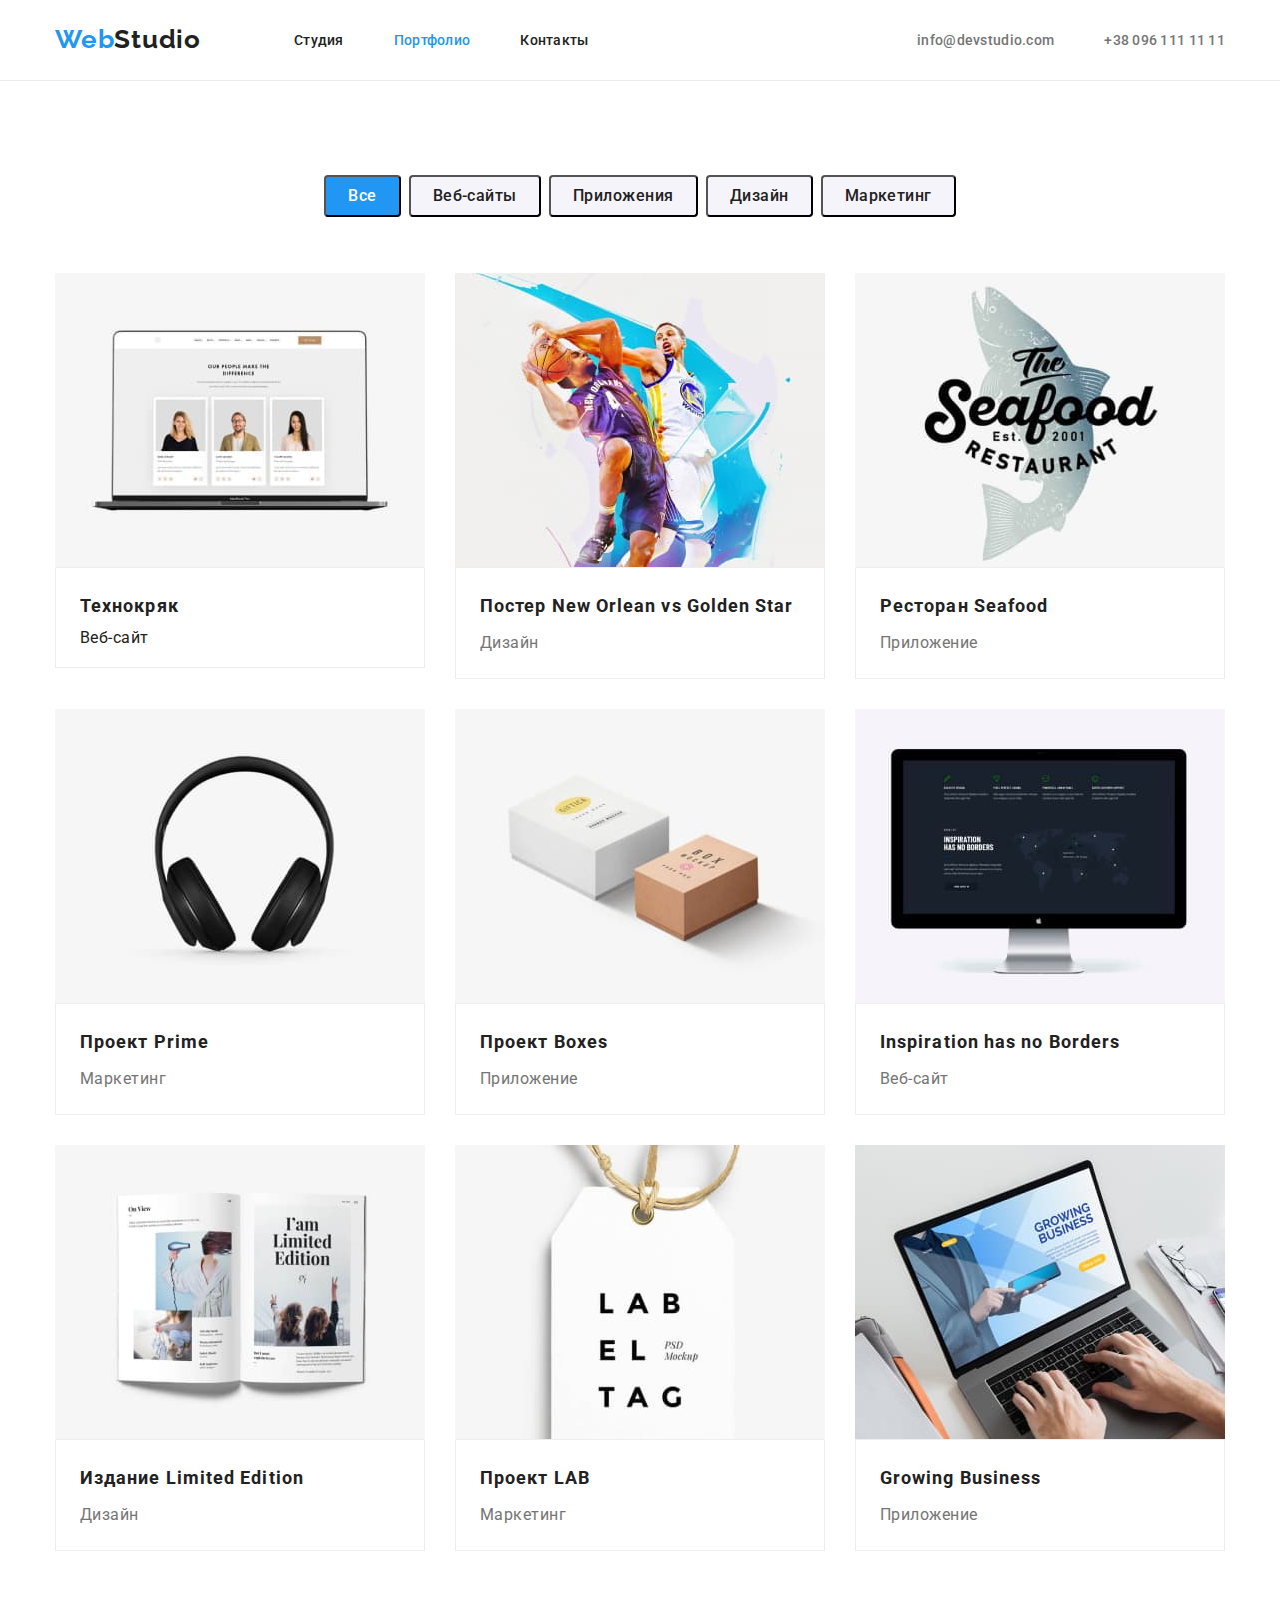
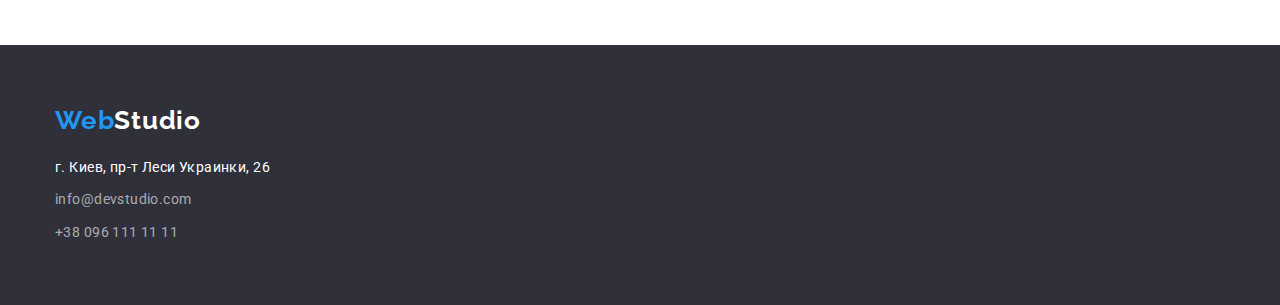
==== portfolio.html @ 1f0016e4 "created repo" ====
<!DOCTYPE html>
<html lang="ru">
  <head>
    <title>Portfolio</title>
    <link rel="preconnect" href="https://fonts.googleapis.com" />
    <link rel="preconnect" href="https://fonts.gstatic.com" crossorigin />
    <link
      href="https://fonts.googleapis.com/css2?family=Raleway:wght@700&family=Roboto:wght@400;500;700;900&display=swap"
      rel="stylesheet"
    />
    <link
      rel="stylesheet"
      href="https://github.com/sindresorhus/modern-normalize/blob/main/modern-normalize.css"
    />
    <link rel="stylesheet" href="css/reset.css" />
    <link rel="stylesheet" href="css/styles.css" />
  </head>

  <body>
    <header class="header">
      <div class="container header-container">
        <nav class="header-navigation">
          <a href="/" class="logo logo-header"
            ><span class="logo-left">Web</span
            ><span class="logo-right-dark">Studio</span></a
          >
          <ul class="list header-list">
            <li class="header-item">
              <a class="header-common header-link" href="./index.html"
                >Студия</a
              >
            </li>
            <li class="header-item">
              <a
                class="header-common header-link header-link-active"
                href="./portfolio.html"
                >Портфолио</a
              >
            </li>
            <li class="header-item">
              <a class="header-common header-link" href="./contacts.html"
                >Контакты</a
              >
            </li>
          </ul>
        </nav>
        <ul class="list header-list header-contacts">
          <li>
            <a
              class="header-common header-mail"
              href="mailto:info@devstudio.com"
              >info@devstudio.com</a
            >
          </li>
          <li>
            <a class="header-common header-phone" href="tel:+380961111111"
              >+38 096 111 11 11</a
            >
          </li>
        </ul>
      </div>
    </header>
    <main>
      <!--Our projects-->
      <section class="projects section">
        <div class="container">
          <ul class="list projects-filter">
            <li class="filter-item">
              <input
                class="filter-button filter-button-active"
                type="button"
                value="Все"
              />
            </li>
            <li class="filter-item">
              <input class="filter-button" type="button" value="Веб-сайты" />
            </li>
            <li class="filter-item">
              <input class="filter-button" type="button" value="Приложения" />
            </li>
            <li class="filter-item">
              <input class="filter-button" type="button" value="Дизайн" />
            </li>
            <li class="filter-item">
              <input class="filter-button" type="button" value="Маркетинг" />
            </li>
          </ul>
          <ul class="list projects-list">
            <li class="projects-item">
              <img src="./images/web-site1.jpg" alt="Laptop" />
              <div class="projects-bottom">
                <h3 class="projects-name">Технокряк</h3>
                <p class="paragraph-common ts-type">Веб-сайт</p>
              </div>
            </li>
            <li class="projects-item">
              <img
                src="./images/design1.jpg"
                alt="Poster New Orlean vs Golden Star"
              />
              <div class="projects-bottom">
                <h3 class="projects-name">Постер New Orlean vs Golden Star</h3>
                <p class="paragraph-common projects-type">Дизайн</p>
              </div>
            </li>
            <li class="projects-item">
              <img src="./images/app1.jpg" alt="Restaurant Seafood лого" />
              <div class="projects-bottom">
                <h3 class="projects-name">Ресторан Seafood</h3>
                <p class="paragraph-common projects-type">Приложение</p>
              </div>
            </li>
            <li class="projects-item">
              <img src="./images/marketing1.jpg" alt="Headphones" />
              <div class="projects-bottom">
                <h3 class="projects-name">Проект Prime</h3>
                <p class="paragraph-common projects-type">Маркетинг</p>
              </div>
            </li>
            <li class="projects-item">
              <img src="./images/app2.jpg" alt="Postal box" />
              <div class="projects-bottom">
                <h3 class="projects-name">Проект Boxes</h3>
                <p class="paragraph-common projects-type">Приложение</p>
              </div>
            </li>
            <li class="projects-item">
              <img src="./images/web-site2.jpg" alt="Monitor" />
              <div class="projects-bottom">
                <h3 class="projects-name">Inspiration has no Borders</h3>
                <p class="paragraph-common projects-type">Веб-сайт</p>
              </div>
            </li>
            <li class="projects-item">
              <img src="./images/design2.jpg" alt="Magazine" />
              <div class="projects-bottom">
                <h3 class="projects-name">Издание Limited Edition</h3>
                <p class="paragraph-common projects-type">Дизайн</p>
              </div>
            </li>
            <li class="projects-item">
              <img src="./images/marketing2.jpg" alt="Label" />
              <div class="projects-bottom">
                <h3 class="projects-name">Проект LAB</h3>
                <p class="paragraph-common projects-type">Маркетинг</p>
              </div>
            </li>
            <li class="projects-item">
              <img src="./images/app3.jpg" alt="Hands typing on a keyboard" />
              <div class="projects-bottom">
                <h3 class="projects-name">Growing Business</h3>
                <p class="paragraph-common projects-type">Приложение</p>
              </div>
            </li>
          </ul>
        </div>
      </section>
    </main>
    <footer class="footer">
      <div class="container">
        <div>
          <a href="/" class="logo"
            ><span class="logo-left">Web</span
            ><span class="logo-right-light">Studio</span></a
          >
        </div>
        <address class="footer-address">
          <ul class="list footer-list">
            <li class="footer-item">
              <a
                class="footer-common footer-location"
                href="https://goo.gl/maps/UnjUkKcxQBW7BWVS7"
                target="_blank"
                rel="noopener nofollow noreferrer"
                >г. Киев, пр-т Леси Украинки, 26</a
              >
            </li>
            <li class="footer-item">
              <a
                class="footer-common footer-link"
                href="mailto:info@devstudio.com"
                >info@devstudio.com</a
              >
            </li>
            <li class="footer-item">
              <a class="footer-common footer-link" href="tel:+380961111111"
                >+38 096 111 11 11</a
              >
            </li>
          </ul>
        </address>
      </div>
    </footer>
  </body>
</html>
---- css/styles.css ----
:root {
  /* text variables*/
  --main-text-color: #212121;
  --alternative-text-color: #ffffff;
  --paragraph-text-color: #757575;
  --accent-color: #2196f3;
  /* button variables */
  --inactive-btn-color: #f5f4fa;
  --active-btn-color: #2196f3;
  /* background variables */
  --main-background-color: #ffffff;
  --dark-background-color: #2f303a;
  --light-background-color: #f5f4fa;
  /* gaps */
  --card-gap: 30px;
}

body {
  font-family: "Roboto", sans-serif;
  color: var(--main-text-color);
  margin: 0;
}

img {
  display: block;
  max-width: 100%;
  height: auto;
}

.container {
  width: 1200px;
  padding-left: 15px;
  padding-right: 15px;
  margin: 0 auto;
}

.section {
  padding-top: 94px;
  padding-bottom: 94px;
}

.link:hover,
.link:focus {
  color: var(--accent-color);
}

.paragraph-common {
  font-weight: 400;
  font-size: 16px;
  letter-spacing: 0.03em;
}

/*--------------- LOGO ----------------- */

.logo {
  font-family: Raleway;
  font-weight: 700;
  font-size: 26px;
  line-height: 1.19;
  letter-spacing: 0.03em;
  display: block;
}

.logo-left {
  color: var(--accent-color);
}

.logo-right-dark {
  color: var(--main-text-color);
}

.logo-right-light {
  color: var(--alternative-text-color);
}

/*-------------- HEADER --------------*/

.header {
  background-color: var(--main-background-color);
  padding-top: 24px;
  padding-bottom: 25px;
  border-bottom: 1px solid #ececec;
}

.header-list {
  display: flex;
  align-items: center;
}

.header-item:not(:last-child),
.header-contacts li:first-child {
  margin-right: 50px;
}

.header-contacts {
  margin-left: auto;
}

.header-navigation {
  display: flex;
  align-items: center;
}

.header-container {
  display: flex;
  align-items: center;
}

.header-link {
  color: var(--main-text-color);
}

.header-common {
  font-weight: 500;
  font-size: 14px;
  line-height: 1.14;
  letter-spacing: 0.02em;
}

.header-link-active {
  color: var(--accent-color);
}

.header-mail,
.header-phone {
  color: var(--paragraph-text-color);
}

.logo-header {
  margin-right: 93px;
}

/*-------------- SERVICES --------------*/

.services {
  background-color: var(--dark-background-color);
  padding-top: 200px;
  padding-bottom: 200px;
}

.services-title {
  font-weight: 900;
  font-size: 44px;
  line-height: 1.36;
  text-align: center;
  letter-spacing: 0.06em;
  text-transform: uppercase;
  color: var(--alternative-text-color);
}

.services-button {
  font-family: inherit;
  font-weight: bold;
  font-size: 16px;
  line-height: 1.87;
  align-items: center;
  text-align: center;
  letter-spacing: 0.06em;
  color: var(--alternative-text-color);
  background: #2196f3;
  box-shadow: 0px 4px 4px rgba(0, 0, 0, 0.15);
  border-radius: 4px;
  min-width: 200px;
  min-height: 50px;
  margin: 30px auto 0 auto;
  display: block;
}

/*-------------- ADVANTAGES -------------- */

.advantages {
  background-color: var(--main-background-color);
}

.advantages-title {
  font-weight: 700;
  font-size: 14px;
  line-height: 1.14;
  letter-spacing: 0.03em;
  text-transform: uppercase;
  color: var(--main-text-color);
  margin-bottom: 10px;
}

.advantages-item {
  width: 270px;
}

.advantages-item:not(:last-child) {
  margin-right: var(--card-gap);
}

.advantages-text {
  line-height: 1.71;
  color: var(--paragraph-text-color);
}

.advantages-list {
  display: flex;
  flex-basis: calc(100% / 4 - var(--card-gap));
}

/*------------- TECHNOLOGIES ------------- */

.technologies {
  background-color: var(--main-background-color);
  padding-top: 0;
}

.technologies-title {
  font-weight: 700;
  font-size: 36px;
  line-height: 42px;
  text-align: center;
  letter-spacing: 0.03em;
  color: var(--main-text-color);
  margin-bottom: 50px;
}

.technologies-list {
  display: flex;
  flex-basis: calc(100% / 3 - var(--card-gap));
  margin-right: calc(-1 * var(--card-gap));
}

.technologies-item:not(:last-child) {
  margin-right: var(--card-gap);
}

/*----------------- TEAM -------------------*/

.team {
  background-color: var(--light-background-color);
}

.team-title {
  font-weight: 700;
  font-size: 36px;
  line-height: 1.16;
  text-align: center;
  letter-spacing: 0.03em;
  color: var(--main-text-color);
  margin-bottom: 50px;
}

.team-member {
  font-weight: 500;
  font-size: 16px;
  line-height: 1.18;
  text-align: center;
  letter-spacing: 0.03em;
  color: var(--main-text-color);
  margin-bottom: 10px;
}

.team-role {
  line-height: 1.18;
  text-align: center;
  color: var(--paragraph-text-color);
}

.team-list {
  display: flex;
  flex-basis: calc(100% / 4 - var(--card-gap));
}

.team-item {
  background-color: var(--main-background-color);
  box-shadow: 0px 1px 3px rgba(0, 0, 0, 0.12), 0px 1px 1px rgba(0, 0, 0, 0.14),
    0px 2px 1px rgba(0, 0, 0, 0.2);
  border-radius: 0px 0px 4px 4px;
}

.team-item:not(:last-child) {
  margin-right: var(--card-gap);
}

.team-card-bottom {
  padding-top: 30px;
  padding-bottom: 30px;
}

/*---------------- PROJECTS --------------- */

.projects {
  background-color: var(--main-background-color);
}

.filter-button {
  font-family: inherit;
  border-radius: 4px;
  font-weight: 500;
  font-size: 16px;
  line-height: 1.62;
  text-align: center;
  letter-spacing: 0.03em;
  cursor: pointer;
  color: var(--main-text-color);
  background-color: var(--inactive-btn-color);
  padding: 6px 22px;
}

.filter-button-active,
.filter-button:hover,
.filter-button:focus {
  background-color: var(--active-btn-color);
  color: var(--alternative-text-color);
}

.projects-name {
  font-weight: 700;
  font-size: 18px;
  line-height: 2;
  letter-spacing: 0.06em;
  color: var(--main-text-color);
}

.projects-type {
  line-height: 1.87;
  color: var(--paragraph-text-color);
}

.projects-filter {
  display: flex;
  justify-content: center;
  margin-bottom: 56px;
}

.filter-item:not(:last-child) {
  margin-right: 8px;
}

.projects-list {
  display: flex;
  flex-wrap: wrap;
  margin-left: calc(-1 * var(--card-gap));
  margin-top: calc(-1 * var(--card-gap));
  flex-basis: calc(100% / 3 - var(--card-gap));
}

.projects-item {
  background-color: var(--main-background-color);
}

.projects-bottom {
  border: 1px solid #eeeeee;
  padding: 20px 24px;
}

.projects-item {
  margin-left: var(--card-gap);
  margin-top: var(--card-gap);
}

.projects-name {
  margin-bottom: 4px;
}

/*---------------- FOOTER -----------------*/

.footer {
  background-color: var(--dark-background-color);
  padding-top: 60px;
  padding-bottom: 60px;
}

.footer-address {
  font-style: normal;
  margin-top: 20px;
}

.footer-common {
  font-weight: 400;
  font-size: 14px;
  line-height: 1.71;
  letter-spacing: 0.03em;
}

.footer-location {
  color: var(--alternative-text-color);
}

.footer-link {
  color: rgba(255, 255, 255, 0.6);
}

.footer-list {
  /* margin-top: 20px; */
}

.footer-item:not(:last-child) {
  margin-bottom: 9px;
}

/* .footer-logo {
  margin-bottom: 20px;
} */
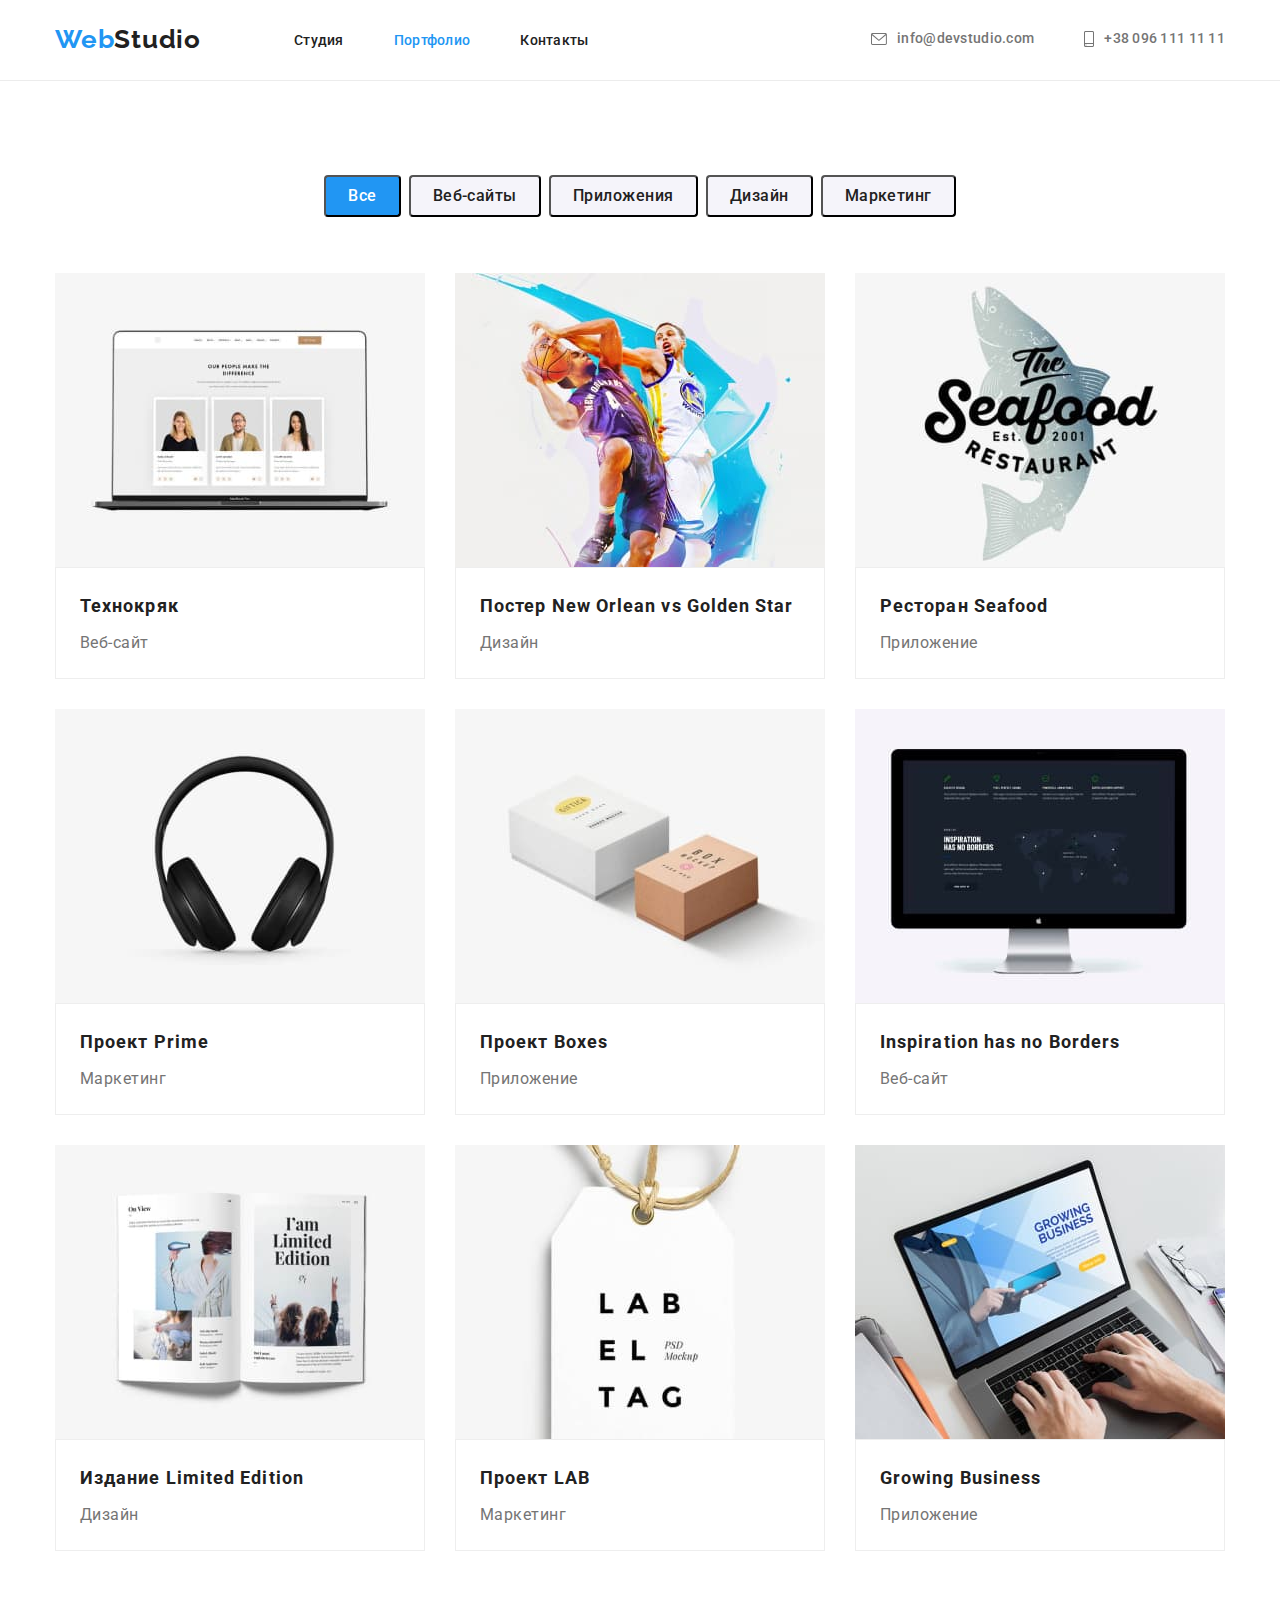
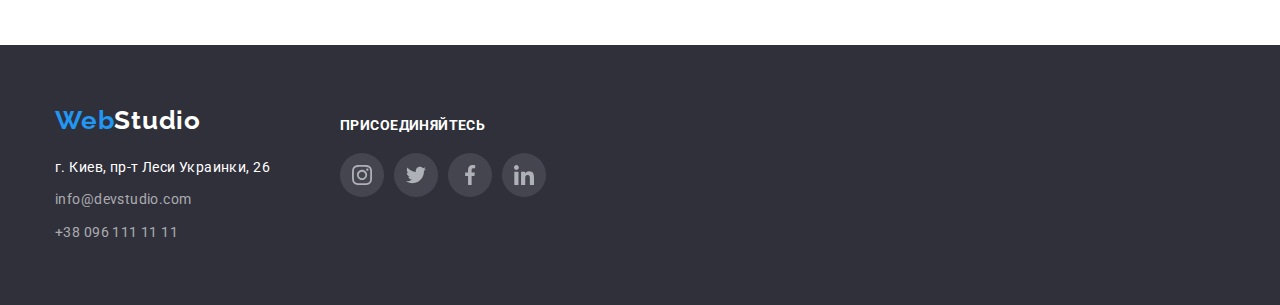
==== commit 47570a58: "added  icons" ====
--- a/portfolio.html
+++ b/portfolio.html
@@ -49,13 +49,20 @@
             <a
               class="header-common header-mail"
               href="mailto:info@devstudio.com"
-              >info@devstudio.com</a
+            >
+              <svg class="header-icon mail-icon">
+                <use href="../images/icons.svg#icon-envelope"></use>
+              </svg>
+              <span>info@devstudio.com</span></a
             >
           </li>
           <li>
-            <a class="header-common header-phone" href="tel:+380961111111"
-              >+38 096 111 11 11</a
-            >
+            <a class="header-common header-phone" href="tel:+380961111111">
+              <svg class="header-icon phone-icon">
+                <use href="../images/icons.svg#icon-smartphone"></use>
+              </svg>
+              <span>+38 096 111 11 11</span>
+            </a>
           </li>
         </ul>
       </div>
@@ -87,13 +94,16 @@
           </ul>
           <ul class="list projects-list">
             <li class="projects-item">
-              <img src="./images/web-site1.jpg" alt="Laptop" />
-              <div class="projects-bottom">
-                <h3 class="projects-name">Технокряк</h3>
-                <p class="paragraph-common ts-type">Веб-сайт</p>
-              </div>
-            </li>
-            <li class="projects-item">
+              <a href="" class="link project-link">
+                <img src="./images/web-site1.jpg" alt="Laptop" />
+                <div class="projects-bottom">
+                  <h3 class="projects-name">Технокряк</h3>
+                  <p class="paragraph-common projects-type">Веб-сайт</p>
+                </div>
+              </a>
+            </li>
+            <li class="projects-item">
+              <a href="" class="link project-link">
               <img
                 src="./images/design1.jpg"
                 alt="Poster New Orlean vs Golden Star"
@@ -102,93 +112,164 @@
                 <h3 class="projects-name">Постер New Orlean vs Golden Star</h3>
                 <p class="paragraph-common projects-type">Дизайн</p>
               </div>
-            </li>
-            <li class="projects-item">
+              </a>
+              </li>              
+            </li>
+            <li class="projects-item">
+              <a href="" class="link project-link">
               <img src="./images/app1.jpg" alt="Restaurant Seafood лого" />
               <div class="projects-bottom">
                 <h3 class="projects-name">Ресторан Seafood</h3>
                 <p class="paragraph-common projects-type">Приложение</p>
               </div>
-            </li>
-            <li class="projects-item">
+              </a>
+            </li>
+            <li class="projects-item">
+              <a href="" class="link project-link">
               <img src="./images/marketing1.jpg" alt="Headphones" />
               <div class="projects-bottom">
                 <h3 class="projects-name">Проект Prime</h3>
                 <p class="paragraph-common projects-type">Маркетинг</p>
               </div>
-            </li>
-            <li class="projects-item">
+              </a>
+            </li>
+            <li class="projects-item">
+              <a href="" class="link project-link">
               <img src="./images/app2.jpg" alt="Postal box" />
               <div class="projects-bottom">
                 <h3 class="projects-name">Проект Boxes</h3>
                 <p class="paragraph-common projects-type">Приложение</p>
               </div>
-            </li>
-            <li class="projects-item">
+              </a>
+            </li>
+            <li class="projects-item">
+              <a href="" class="link project-link">
               <img src="./images/web-site2.jpg" alt="Monitor" />
               <div class="projects-bottom">
                 <h3 class="projects-name">Inspiration has no Borders</h3>
                 <p class="paragraph-common projects-type">Веб-сайт</p>
               </div>
-            </li>
-            <li class="projects-item">
+              </a>
+            </li>
+            <li class="projects-item">
+              <a href="" class="link project-link">
               <img src="./images/design2.jpg" alt="Magazine" />
               <div class="projects-bottom">
                 <h3 class="projects-name">Издание Limited Edition</h3>
                 <p class="paragraph-common projects-type">Дизайн</p>
               </div>
-            </li>
-            <li class="projects-item">
+              </a>
+            </li>
+            <li class="projects-item">
+              <a href="" class="link project-link">
               <img src="./images/marketing2.jpg" alt="Label" />
               <div class="projects-bottom">
                 <h3 class="projects-name">Проект LAB</h3>
                 <p class="paragraph-common projects-type">Маркетинг</p>
               </div>
-            </li>
-            <li class="projects-item">
+            </a>
+            </li>
+            <li class="projects-item">
+              <a href="" class="link project-link">
               <img src="./images/app3.jpg" alt="Hands typing on a keyboard" />
               <div class="projects-bottom">
                 <h3 class="projects-name">Growing Business</h3>
                 <p class="paragraph-common projects-type">Приложение</p>
               </div>
+              </a>
             </li>
           </ul>
         </div>
       </section>
     </main>
     <footer class="footer">
-      <div class="container">
-        <div>
-          <a href="/" class="logo"
-            ><span class="logo-left">Web</span
-            ><span class="logo-right-light">Studio</span></a
-          >
+      <div class="container footer-container">
+        <div class="information">
+          <div>
+            <a href="/" class="logo"
+              ><span class="logo-left">Web</span
+              ><span class="logo-right-light">Studio</span></a
+            >
+          </div>
+          <address class="footer-address">
+            <ul class="list footer-list">
+              <li class="footer-item">
+                <a
+                  class="footer-common footer-location"
+                  href="https://goo.gl/maps/UnjUkKcxQBW7BWVS7"
+                  target="_blank"
+                  rel="noopener nofollow noreferrer"
+                  >г. Киев, пр-т Леси Украинки, 26</a
+                >
+              </li>
+              <li class="footer-item">
+                <a
+                  class="footer-common footer-link"
+                  href="mailto:info@devstudio.com"
+                  >info@devstudio.com</a
+                >
+              </li>
+              <li class="footer-item">
+                <a class="footer-common footer-link" href="tel:+380961111111"
+                  >+38 096 111 11 11</a
+                >
+              </li>
+            </ul>
+          </address>
         </div>
-        <address class="footer-address">
-          <ul class="list footer-list">
-            <li class="footer-item">
-              <a
-                class="footer-common footer-location"
-                href="https://goo.gl/maps/UnjUkKcxQBW7BWVS7"
-                target="_blank"
-                rel="noopener nofollow noreferrer"
-                >г. Киев, пр-т Леси Украинки, 26</a
-              >
-            </li>
-            <li class="footer-item">
-              <a
-                class="footer-common footer-link"
-                href="mailto:info@devstudio.com"
-                >info@devstudio.com</a
-              >
-            </li>
-            <li class="footer-item">
-              <a class="footer-common footer-link" href="tel:+380961111111"
-                >+38 096 111 11 11</a
-              >
-            </li>
-          </ul>
-        </address>
+        <div class="social">
+          <h3 class="social-title">Присоединяйтесь</h3>
+          <ul class="list social-list">
+            <li class="social-item">
+              <a
+                href="https://www.instagram.com"
+                class="social-link social-link-footer"
+                target="_blank"
+                rel="noopener nofollow noreferrer"
+              >
+                <svg class="social-icon">
+                  <use href="./images/icons.svg#icon-instagram"></use>
+                </svg>
+              </a>
+            </li>
+            <li class="social-item">
+              <a
+                href="https://twitter.com"
+                class="social-link social-link-footer"
+                target="_blank"
+                rel="noopener nofollow noreferrer"
+              >
+                <svg class="social-icon">
+                  <use href="./images/icons.svg#icon-twitter"></use>
+                </svg>
+              </a>
+            </li>
+            <li class="social-item">
+              <a
+                href="https://www.facebook.com"
+                class="social-link social-link-footer"
+                target="_blank"
+                rel="noopener nofollow noreferrer"
+              >
+                <svg class="social-icon">
+                  <use href="./images/icons.svg#icon-facebook"></use>
+                </svg>
+              </a>
+            </li>
+            <li class="social-item">
+              <a
+                href="https://www.linkedin.com"
+                class="social-link social-link-footer"
+                target="_blank"
+                rel="noopener nofollow noreferrer"
+              >
+                <svg class="social-icon">
+                  <use href="./images/icons.svg#icon-linkedin"></use>
+                </svg>
+              </a>
+            </li>
+          </ul>
+        </div>
       </div>
     </footer>
   </body>
--- a/css/styles.css
+++ b/css/styles.css
@@ -110,6 +110,11 @@
   color: var(--main-text-color);
 }
 
+.header-common:focus,
+.header-common:hover {
+  color: var(--accent-color);
+}
+
 .header-common {
   font-weight: 500;
   font-size: 14px;
@@ -124,16 +129,41 @@
 .header-mail,
 .header-phone {
   color: var(--paragraph-text-color);
+  display: flex;
+  align-items: center;
 }
 
 .logo-header {
   margin-right: 93px;
 }
 
+.header-icon {
+  margin-right: 10px;
+  fill: currentColor;
+}
+
+.mail-icon {
+  width: 16px;
+  height: 12px;
+}
+
+.phone-icon {
+  width: 10px;
+  height: 16px;
+}
+
 /*-------------- SERVICES --------------*/
 
 .services {
+  background-image: linear-gradient(
+      rgba(47, 48, 58, 0.4),
+      rgba(47, 48, 58, 0.4)
+    ),
+    url("../images/services-bg.jpg");
   background-color: var(--dark-background-color);
+  background-repeat: no-repeat;
+  background-size: cover;
+  background-position: center;
   padding-top: 200px;
   padding-bottom: 200px;
 }
@@ -186,6 +216,20 @@
   width: 270px;
 }
 
+.advantages-thumb {
+  background-color: var(--light-background-color);
+  height: 120px;
+  margin-bottom: var(--card-gap);
+  display: flex;
+  justify-content: center;
+  align-items: center;
+}
+
+.advantages-icon {
+  width: 70px;
+  height: 70px;
+}
+
 .advantages-item:not(:last-child) {
   margin-right: var(--card-gap);
 }
@@ -257,6 +301,7 @@
   line-height: 1.18;
   text-align: center;
   color: var(--paragraph-text-color);
+  margin-bottom: 16px;
 }
 
 .team-list {
@@ -278,6 +323,101 @@
 .team-card-bottom {
   padding-top: 30px;
   padding-bottom: 30px;
+}
+
+.social-list {
+  display: flex;
+  justify-content: center;
+}
+
+.social-item {
+  width: 44px;
+  height: 44px;
+}
+
+.social-item + .social-item {
+  margin-left: 10px;
+}
+
+.social-link {
+  width: 100%;
+  height: 100%;
+  border-radius: 50%;
+  display: flex;
+  align-items: center;
+  justify-content: center;
+  color: #afb1b8;
+}
+
+.social-link:hover,
+.social-link:focus {
+  background-color: var(--accent-color);
+  color: var(--main-background-color);
+}
+
+.social-icon {
+  width: 20px;
+  height: 20px;
+  fill: currentColor;
+}
+
+/*---------------- CUSTOMERS -------------- */
+
+.customers-title {
+  font-weight: 700;
+  font-size: 36px;
+  line-height: 42px;
+  text-align: center;
+  letter-spacing: 0.03em;
+  color: var(--main-text-color);
+  margin-bottom: 50px;
+}
+
+.customers-item:not(:last-child) {
+  margin-right: var(--card-gap);
+}
+
+.customers-item {
+  /* height: 92px;
+  width: 170px;
+  border: 1px solid #afb1b8;
+  border-radius: 4px; */
+}
+
+.customers-company:focus,
+.customers-company:hover {
+  border-color: var(--accent-color);
+}
+
+.customers-list {
+  display: flex;
+  flex-basis: calc(100% / 6 - var(--card-gap));
+}
+
+.customers-link {
+  /* display: block;
+  height: 100%;
+  width: 100%; */
+  display: flex;
+  justify-content: center;
+  align-items: center;
+  height: 92px;
+  width: 170px;
+  border: 1px solid #afb1b8;
+  border-radius: 4px;
+  color: #afb1b8;
+}
+
+.customers-link:focus,
+.customers-link:hover {
+  border-color: var(--active-btn-color);
+  color: var(--active-btn-color);
+}
+
+.customers-icon {
+  width: 100%;
+  height: 100%;
+  fill: currentColor;
 }
 
 /*---------------- PROJECTS --------------- */
@@ -352,6 +492,15 @@
   margin-top: var(--card-gap);
 }
 
+.project-link {
+  display: block;
+}
+.project-link:hover,
+.project-link:focus {
+  box-shadow: 0px 1px 1px rgba(0, 0, 0, 0.12), 0px 4px 4px rgba(0, 0, 0, 0.06),
+    1px 4px 6px rgba(0, 0, 0, 0.16);
+}
+
 .projects-name {
   margin-bottom: 4px;
 }
@@ -392,6 +541,27 @@
   margin-bottom: 9px;
 }
 
-/* .footer-logo {
+.social-title {
+  font-size: 14px;
+  line-height: 16px;
+  letter-spacing: 0.03em;
+  text-transform: uppercase;
+  color: var(--alternative-text-color);
   margin-bottom: 20px;
-} */
+}
+
+.footer-container {
+  display: flex;
+}
+
+.information {
+  margin-right: 70px;
+}
+
+.social {
+  padding-top: 12px;
+}
+
+.social-link-footer {
+  background-color: rgba(255, 255, 255, 0.1);
+}
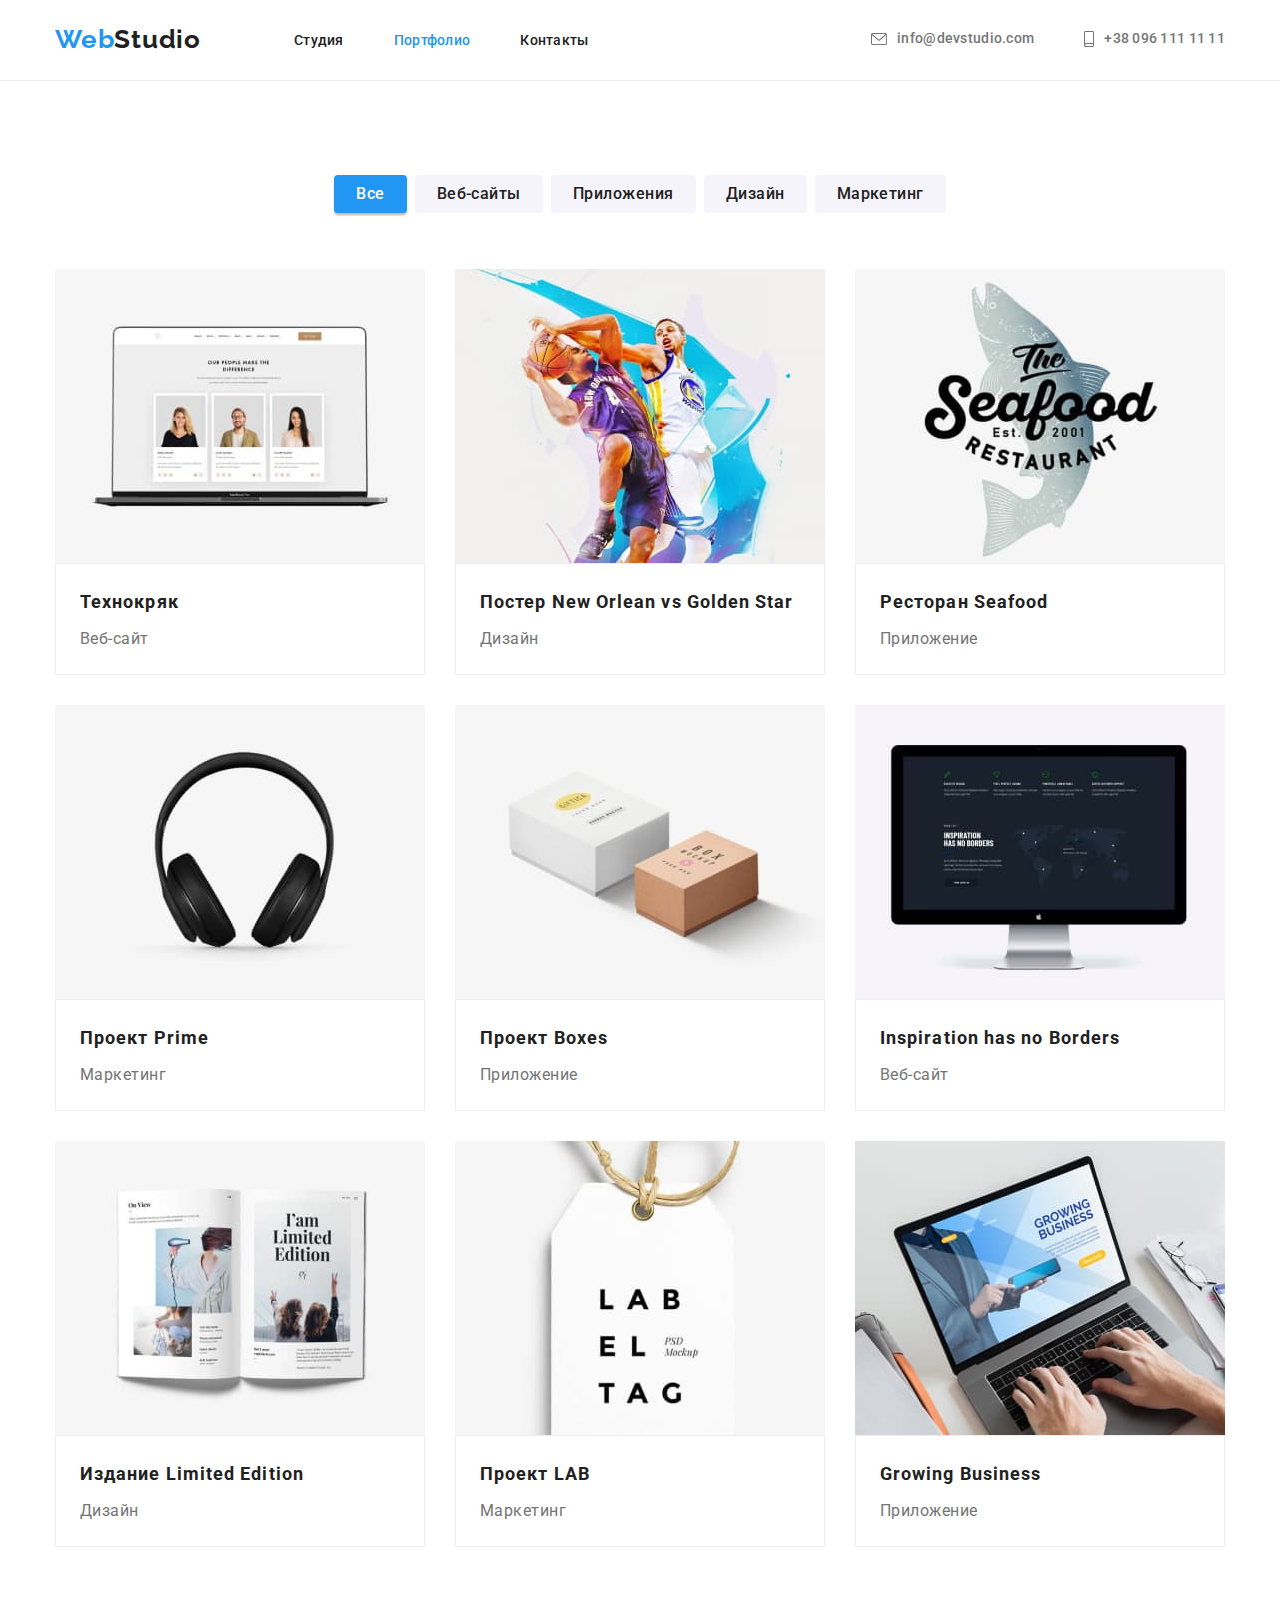
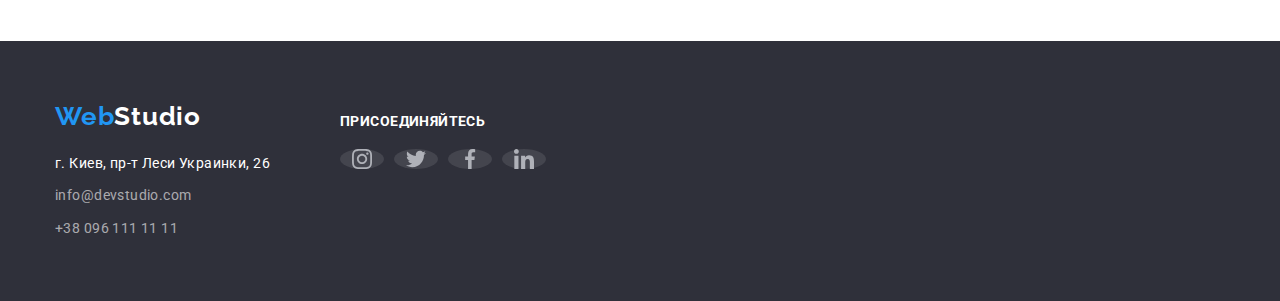
==== commit abb7930c: "added shadow and hover" ====
--- a/portfolio.html
+++ b/portfolio.html
@@ -73,23 +73,20 @@
         <div class="container">
           <ul class="list projects-filter">
             <li class="filter-item">
-              <input
-                class="filter-button filter-button-active"
-                type="button"
-                value="Все"
-              />
-            </li>
-            <li class="filter-item">
-              <input class="filter-button" type="button" value="Веб-сайты" />
-            </li>
-            <li class="filter-item">
-              <input class="filter-button" type="button" value="Приложения" />
-            </li>
-            <li class="filter-item">
-              <input class="filter-button" type="button" value="Дизайн" />
-            </li>
-            <li class="filter-item">
-              <input class="filter-button" type="button" value="Маркетинг" />
+              <button class="filter-button filter-button-active"
+                type="button">Все</button>
+            </li>
+            <li class="filter-item">
+              <button class="filter-button" type="button">Веб-сайты</button>
+            </li>
+            <li class="filter-item">
+              <button class="filter-button" type="button">Приложения</button>
+            </li>
+            <li class="filter-item">
+              <button class="filter-button" type="button">Дизайн</button>
+            </li>
+            <li class="filter-item">
+              <button class="filter-button" type="button">Маркетинг</button>
             </li>
           </ul>
           <ul class="list projects-list">
--- a/css/styles.css
+++ b/css/styles.css
@@ -162,7 +162,7 @@
     url("../images/services-bg.jpg");
   background-color: var(--dark-background-color);
   background-repeat: no-repeat;
-  background-size: cover;
+  background-size: auto;
   background-position: center;
   padding-top: 200px;
   padding-bottom: 200px;
@@ -332,7 +332,7 @@
 
 .social-item {
   width: 44px;
-  height: 44px;
+  height: 44px-ci;
 }
 
 .social-item + .social-item {
@@ -377,13 +377,6 @@
   margin-right: var(--card-gap);
 }
 
-.customers-item {
-  /* height: 92px;
-  width: 170px;
-  border: 1px solid #afb1b8;
-  border-radius: 4px; */
-}
-
 .customers-company:focus,
 .customers-company:hover {
   border-color: var(--accent-color);
@@ -395,9 +388,6 @@
 }
 
 .customers-link {
-  /* display: block;
-  height: 100%;
-  width: 100%; */
   display: flex;
   justify-content: center;
   align-items: center;
@@ -445,6 +435,8 @@
 .filter-button:focus {
   background-color: var(--active-btn-color);
   color: var(--alternative-text-color);
+  box-shadow: 0px 3px 1px rgba(0, 0, 0, 0.1), 0px 1px 2px rgba(0, 0, 0, 0.08),
+    0px 2px 2px rgba(0, 0, 0, 0.12);
 }
 
 .projects-name {
@@ -533,10 +525,6 @@
   color: rgba(255, 255, 255, 0.6);
 }
 
-.footer-list {
-  /* margin-top: 20px; */
-}
-
 .footer-item:not(:last-child) {
   margin-bottom: 9px;
 }
